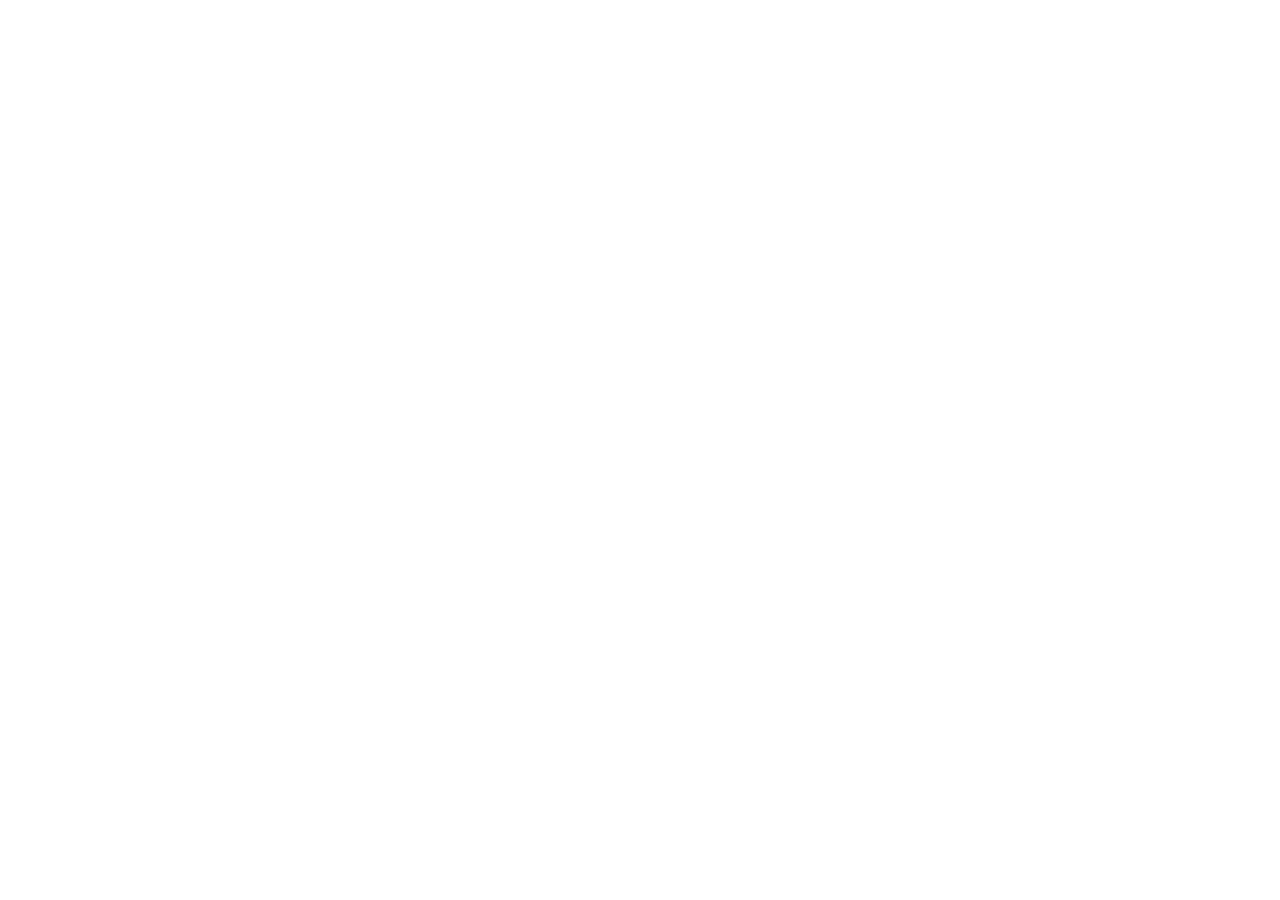
==== index.html @ c3736803 "initial commit" ====
<!DOCTYPE html>
<html lang="pt-BR">
<head>
  <meta charset="UTF-8">
  <meta name="viewport" content="width=device-width, initial-scale=1.0">
  <title>Travelgram | Perfil de viagens</title>

  <link rel="stylesheet" href="styles/index.css">
</head>
<body>

</body>
</html>
---- styles/index.css ----
@import url(global.css);
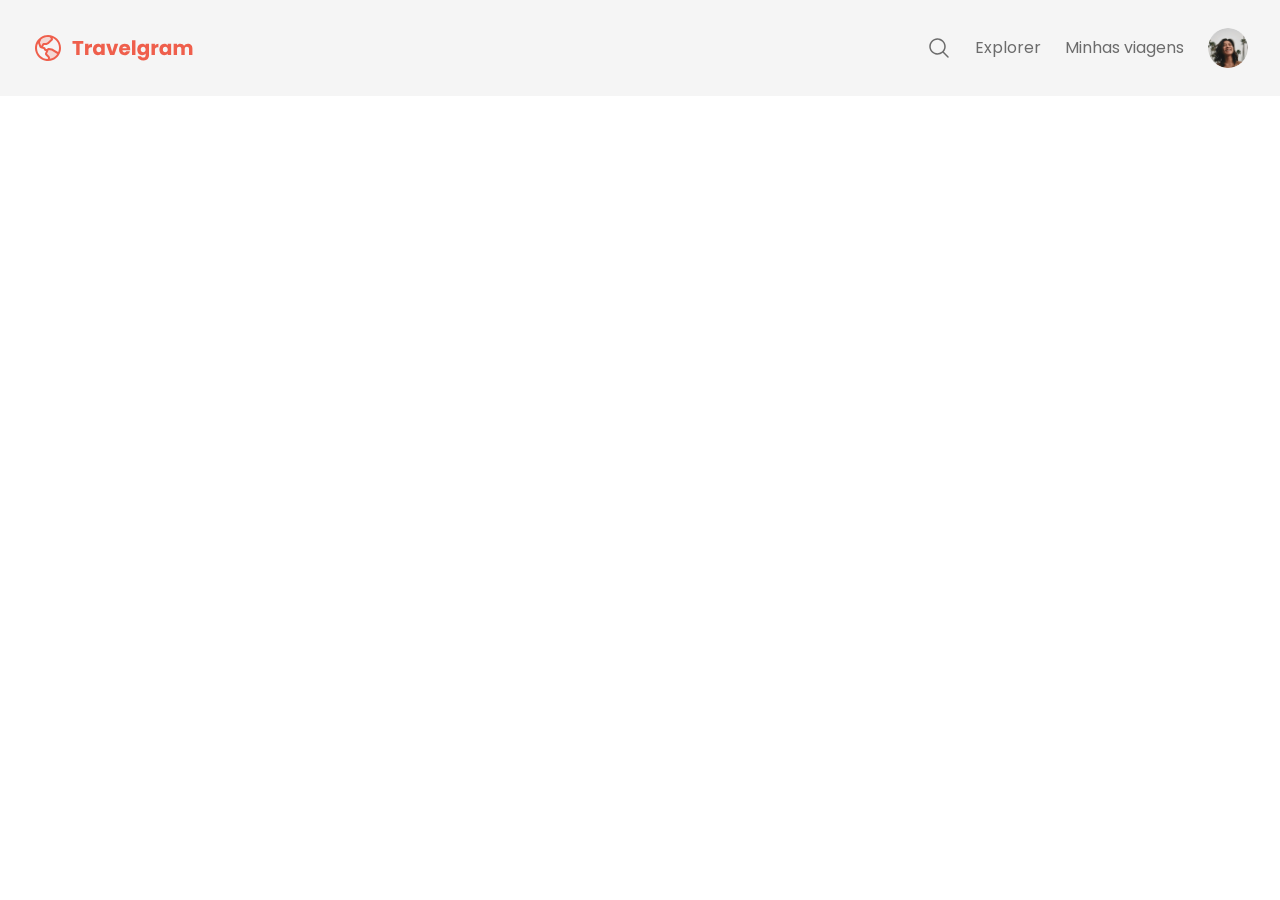
==== commit 5b07e536: "navigation done" ====
--- a/index.html
+++ b/index.html
@@ -1,13 +1,42 @@
 <!DOCTYPE html>
 <html lang="pt-BR">
+
 <head>
+  <link rel="preconnect" href="https://fonts.googleapis.com">
+  <link rel="preconnect" href="https://fonts.gstatic.com" crossorigin>
+
   <meta charset="UTF-8">
   <meta name="viewport" content="width=device-width, initial-scale=1.0">
   <title>Travelgram | Perfil de viagens</title>
 
   <link rel="stylesheet" href="styles/index.css">
+  <link href="https://fonts.googleapis.com/css2?family=Poppins:wght@400;700&display=swap" rel="stylesheet">
+
 </head>
+
 <body>
+  <div class="bg-surface-color">
+    <nav class="container">
+      <a href="#" id="logo">
+        <img src="assets/icons/Logo.svg" alt="Travelgram Logo">
+      </a>
 
+      <ul id="primary-menu">
+        <li>
+          <a href="#">
+            <img src="assets/icons/MagnifyingGlass.svg" alt="icone de lupa">
+          </a>
+        </li>
+        <li><a href="#">Explorer</a></li>
+        <li><a href="#">Minhas viagens</a></li>
+        <li><a href="#">
+            <img src="Profile pic.png" alt="foto de perfil do usuario">
+          </a></li>
+    </nav>
+  </div>
+  <header>
+
+  </header>
 </body>
+
 </html>
--- a/styles/index.css
+++ b/styles/index.css
@@ -1 +1,2 @@
-@import url(global.css);+@import url(global.css);
+@import url(nav.css);
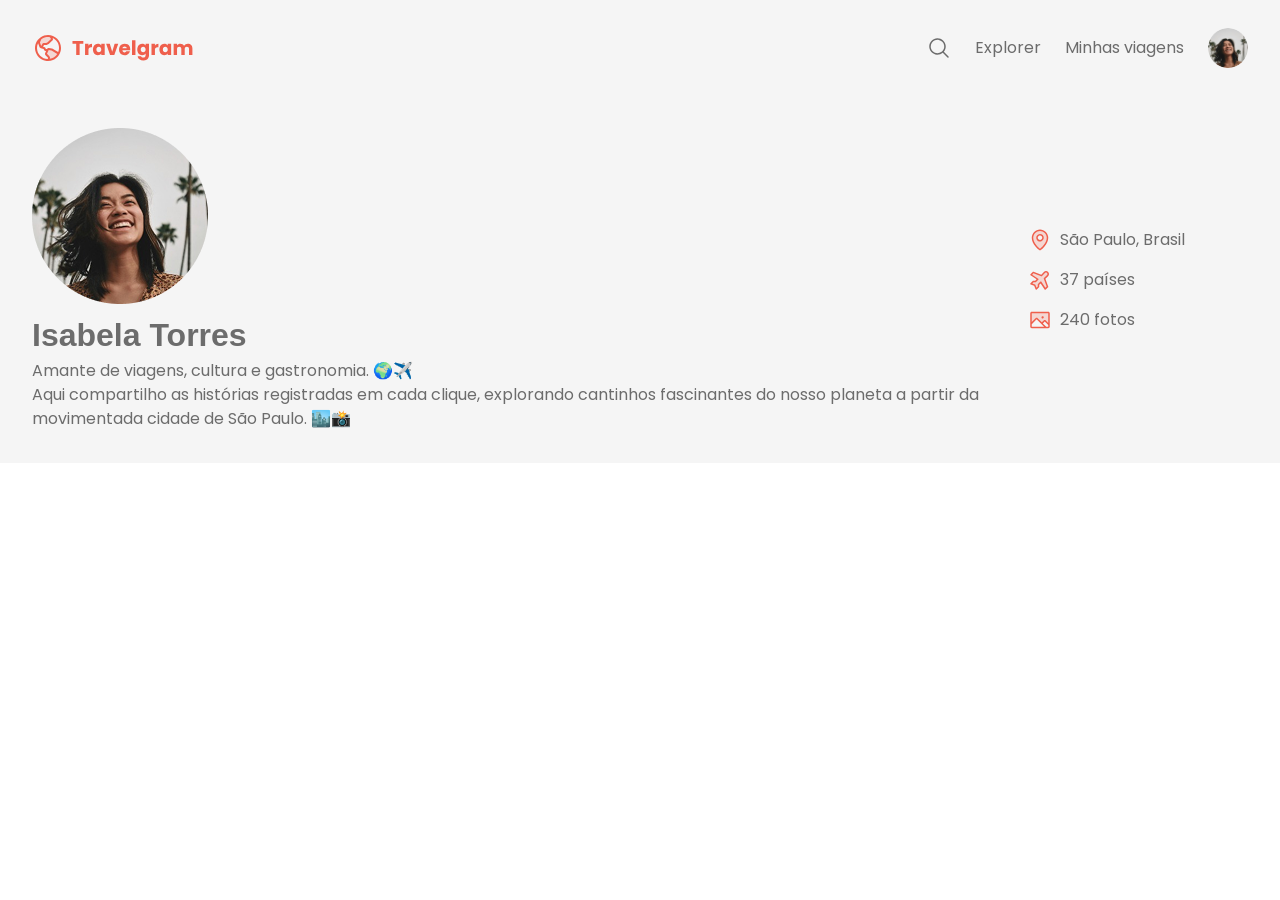
==== commit 0f74dc70: "done header" ====
--- a/index.html
+++ b/index.html
@@ -33,10 +33,34 @@
             <img src="Profile pic.png" alt="foto de perfil do usuario">
           </a></li>
     </nav>
+    <header>
+      <div class="container">
+        <div class="profile">
+          <img src="Profile pic.png" alt="Foto de perfil do usuario">
+          <div>
+            <h1>Isabela Torres</h1>
+            <p>Amante de viagens, cultura e gastronomia. 🌍✈️<br>
+              Aqui compartilho as histórias registradas em cada clique, explorando cantinhos fascinantes do nosso
+              planeta a partir da movimentada cidade de São Paulo. 🏙️📸</p>
+          </div>
+        </div>
+
+        <ul id="info">
+          <li>
+            <img src="assets/icons/MapPin.svg" alt="Icone de mapa">
+            <span>São Paulo, Brasil</span>
+          </li>
+          <li>
+            <img src="assets/icons/AirplaneTilt.svg" alt="Icone de avião">
+            <a href="#">37 países</a>
+          </li>
+          <li>
+            <img src="assets/icons/Image.svg" alt="Icone de imagem">
+            <span>240 fotos</span>
+        </ul>
+      </div>
+    </header>
   </div>
-  <header>
-
-  </header>
 </body>
 
 </html>
--- a/styles/index.css
+++ b/styles/index.css
@@ -1,2 +1,3 @@
 @import url(global.css);
-@import url(nav.css);+@import url(nav.css);
+@import url(header.css);
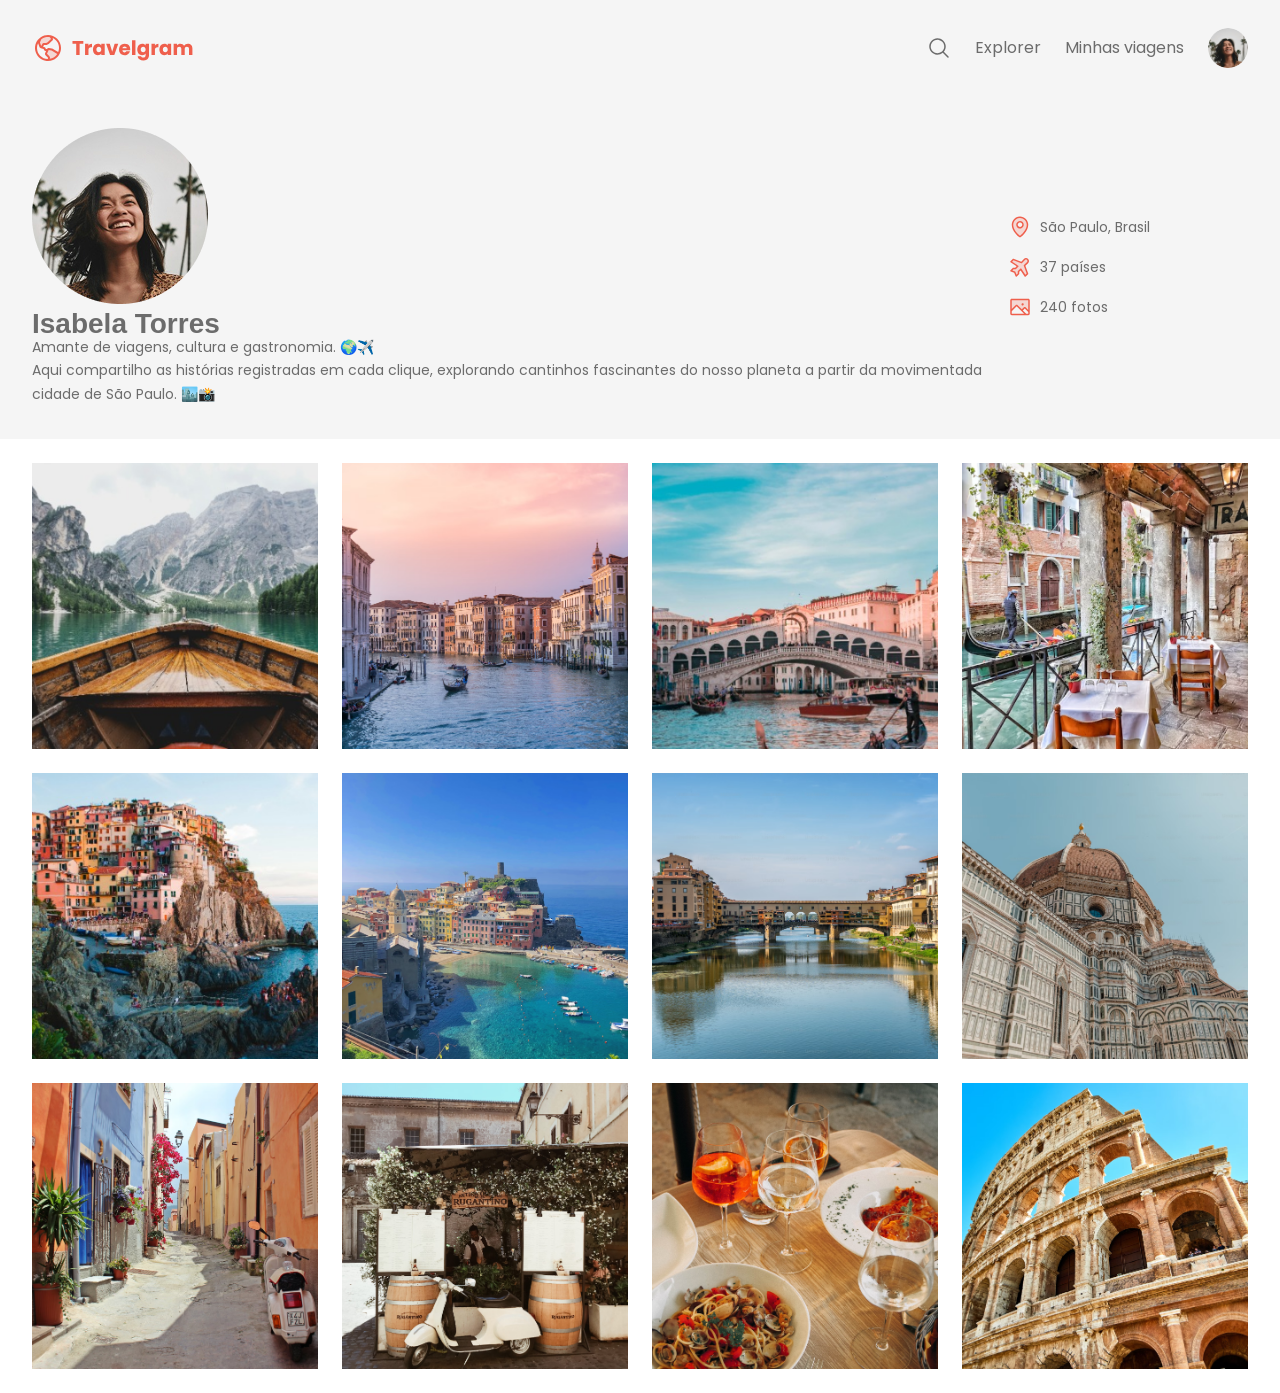
==== commit 4353cfb3: "main gallery" ====
--- a/index.html
+++ b/index.html
@@ -61,6 +61,21 @@
       </div>
     </header>
   </div>
+
+  <main class="container">
+    <img src="/assets/images/Image 01.png" alt="...">
+    <img src="/assets/images/Image 02.png" alt="...">
+    <img src="/assets/images/Image 03.png" alt="...">
+    <img src="/assets/images/Image 04.png" alt="...">
+    <img src="/assets/images/Image 05.png" alt="...">
+    <img src="/assets/images/Image 06.png" alt="...">
+    <img src="/assets/images/Image 07.png" alt="...">
+    <img src="/assets/images/Image 08.png" alt="...">
+    <img src="/assets/images/Image 09.png" alt="...">
+    <img src="/assets/images/Image 10.png" alt="...">
+    <img src="/assets/images/Image 11.png" alt="...">
+    <img src="/assets/images/Image 12.png" alt="...">
+  </main>
 </body>
 
 </html>
--- a/styles/index.css
+++ b/styles/index.css
@@ -1,3 +1,4 @@
 @import url(global.css);
 @import url(nav.css);
-@import url(header.css);+@import url(header.css);
+@import url(main.css);
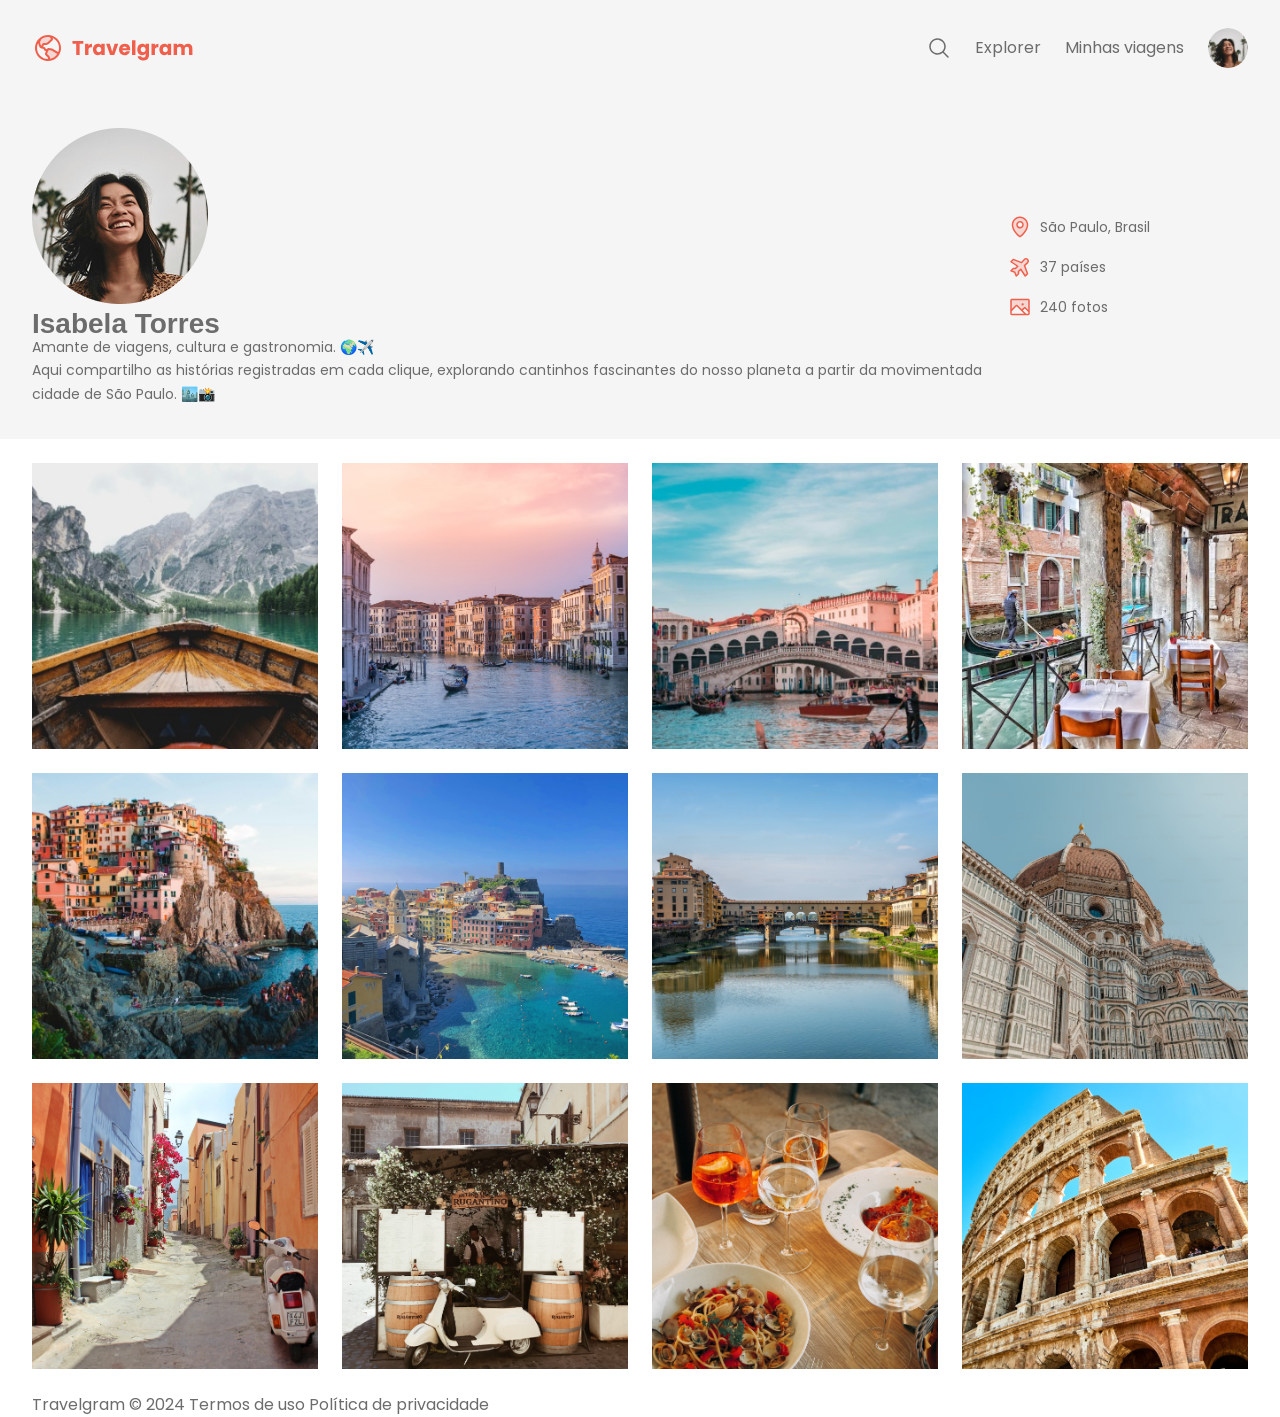
==== commit 314f87ca: "done footer" ====
--- a/index.html
+++ b/index.html
@@ -76,6 +76,12 @@
     <img src="/assets/images/Image 11.png" alt="...">
     <img src="/assets/images/Image 12.png" alt="...">
   </main>
+
+  <footer class="container">
+    <span>Travelgram &copy; 2024</span>
+    <span>Termos de uso</span>
+    <span>Política de privacidade</span>
+  </footer>
 </body>
 
 </html>
